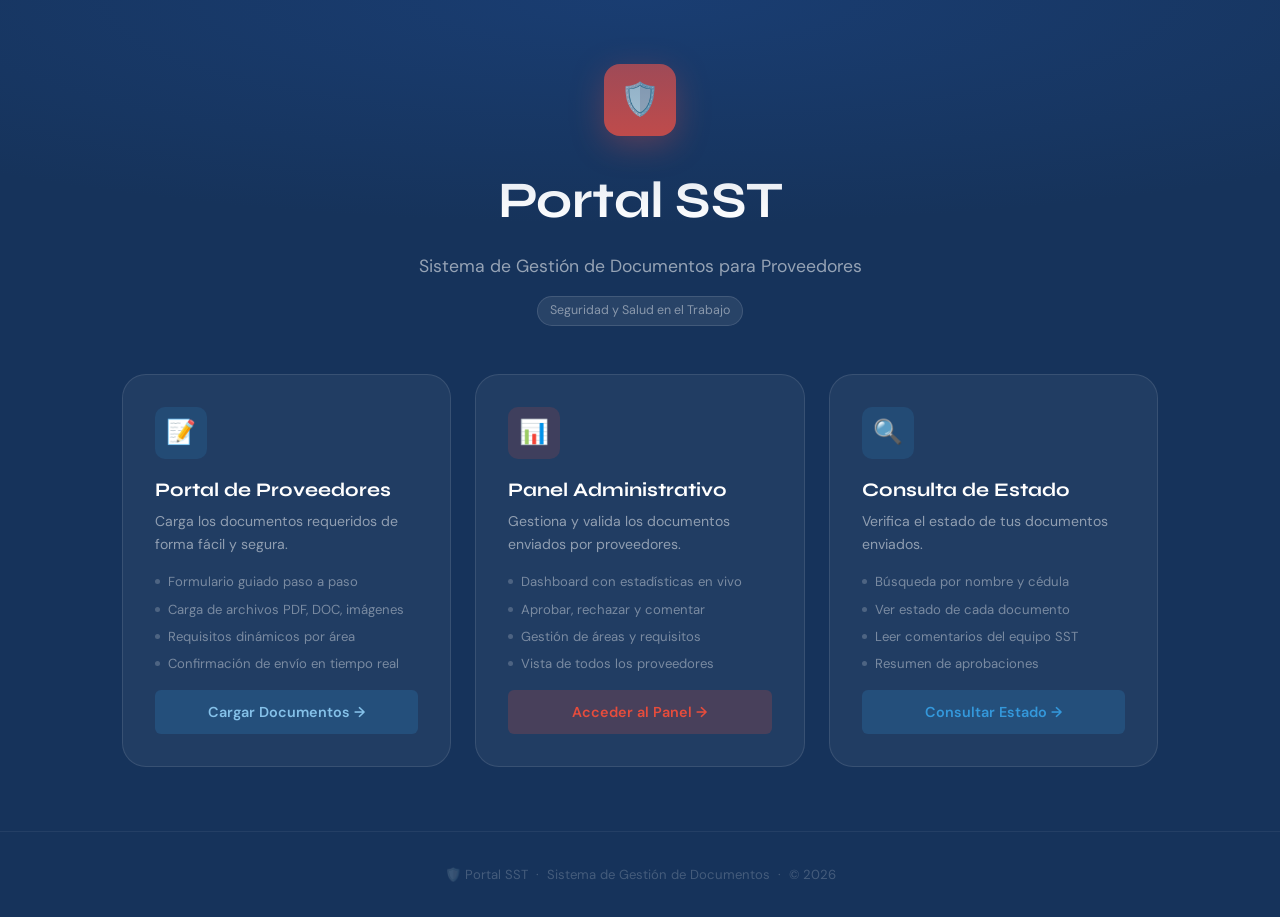
==== index.html @ 5025a28c "primer commit" ====
<!DOCTYPE html>
<html lang="es">
<head>
  <meta charset="UTF-8">
  <meta name="viewport" content="width=device-width, initial-scale=1.0">
  <title>Portal SST — Sistema de Gestión de Documentos</title>
  <link rel="stylesheet" href="css/global.css">
  <link rel="stylesheet" href="css/index.css">
</head>
<body>

  <!-- HERO -->
  <section class="hero">
    <div class="hero-logo">🛡️</div>
    <h1>Portal SST</h1>
    <p>Sistema de Gestión de Documentos para Proveedores</p>
    <span class="hero-version">Seguridad y Salud en el Trabajo</span>
  </section>

  <!-- MÓDULOS -->
  <main class="main-grid">

    <!-- PORTAL PROVEEDORES -->
    <div class="mod-card proveedor" onclick="window.location.href='portal_proveedores.html'">
      <div class="mod-icon">📝</div>
      <div>
        <h2>Portal de Proveedores</h2>
        <p>Carga los documentos requeridos de forma fácil y segura.</p>
      </div>
      <ul class="mod-features">
        <li>Formulario guiado paso a paso</li>
        <li>Carga de archivos PDF, DOC, imágenes</li>
        <li>Requisitos dinámicos por área</li>
        <li>Confirmación de envío en tiempo real</li>
      </ul>
      <button class="mod-btn">Cargar Documentos →</button>
    </div>

    <!-- PANEL ADMIN -->
    <div class="mod-card admin" onclick="window.location.href='panel_administrativo.html'">
      <div class="mod-icon">📊</div>
      <div>
        <h2>Panel Administrativo</h2>
        <p>Gestiona y valida los documentos enviados por proveedores.</p>
      </div>
      <ul class="mod-features">
        <li>Dashboard con estadísticas en vivo</li>
        <li>Aprobar, rechazar y comentar</li>
        <li>Gestión de áreas y requisitos</li>
        <li>Vista de todos los proveedores</li>
      </ul>
      <button class="mod-btn">Acceder al Panel →</button>
    </div>

    <!-- CONSULTA -->
    <div class="mod-card consulta" onclick="window.location.href='consulta_estado.html'">
      <div class="mod-icon">🔍</div>
      <div>
        <h2>Consulta de Estado</h2>
        <p>Verifica el estado de tus documentos enviados.</p>
      </div>
      <ul class="mod-features">
        <li>Búsqueda por nombre y cédula</li>
        <li>Ver estado de cada documento</li>
        <li>Leer comentarios del equipo SST</li>
        <li>Resumen de aprobaciones</li>
      </ul>
      <button class="mod-btn">Consultar Estado →</button>
    </div>

  </main>

  <!-- FOOTER -->
  <footer>
    🛡️ Portal SST &nbsp;·&nbsp; Sistema de Gestión de Documentos &nbsp;·&nbsp; © 2026
  </footer>

</body>
</html>
---- css/global.css ----
/* ═══════════════════════════════════════════════
   PORTAL SST — GLOBAL STYLES
   Fuentes: Syne (display) + DM Sans (body)
═══════════════════════════════════════════════ */

@import url('https://fonts.googleapis.com/css2?family=Syne:wght@600;700;800&family=DM+Sans:wght@300;400;500;600&display=swap');

/* ── VARIABLES ─────────────────────────────── */
:root {
  --navy:       #16335b;
  --navy-mid:   #1f4788;
  --navy-light: #2d6bc4;
  --accent:     #e74c3c;
  --accent-dim: #ff7675;
  --success:    #27ae60;
  --danger:     #e74c3c;
  --warning:    #f39c12;
  --white:      #ffffff;
  --off-white:  #f4f6f9;
  --gray-100:   #ecf0f1;
  --gray-200:   #dfe6e9;
  --gray-400:   #95a5a6;
  --gray-600:   #636e72;
  --gray-800:   #2c3e50;
  --text:       #2c3e50;

  --shadow-sm:  0 1px 4px rgba(15,37,68,0.08);
  --shadow-md:  0 4px 20px rgba(15,37,68,0.12);
  --shadow-lg:  0 12px 48px rgba(15,37,68,0.18);
  --shadow-xl:  0 24px 80px rgba(15,37,68,0.24);

  --radius-sm:  6px;
  --radius-md:  10px;
  --radius-lg:  16px;
  --radius-xl:  24px;

  --font-display: 'Syne', sans-serif;
  --font-body:    'DM Sans', sans-serif;

  --transition: all 0.22s cubic-bezier(0.4, 0, 0.2, 1);
}

/* ── RESET ─────────────────────────────────── */
*, *::before, *::after { margin: 0; padding: 0; box-sizing: border-box; }
html { scroll-behavior: smooth; }
body {
  font-family: var(--font-body);
  color: var(--text);
  background: var(--off-white);
  line-height: 1.6;
  -webkit-font-smoothing: antialiased;
}
img, svg { display: block; max-width: 100%; }
button, input, select, textarea { font-family: inherit; }
a { color: inherit; text-decoration: none; }

/* ── SPINNER ───────────────────────────────── */
.spinner {
  width: 40px; height: 40px;
  border: 3px solid var(--gray-200);
  border-top-color: var(--navy-light);
  border-radius: 50%;
  animation: spin 0.7s linear infinite;
}
@keyframes spin { to { transform: rotate(360deg); } }

/* ── ESTADO BADGES ─────────────────────────── */
.badge {
  display: inline-flex; align-items: center; gap: 5px;
  padding: 4px 12px;
  border-radius: 20px;
  font-size: 0.78rem;
  font-weight: 600;
  letter-spacing: 0.3px;
  text-transform: uppercase;
}
.badge::before { content: ''; width: 6px; height: 6px; border-radius: 50%; background: currentColor; }
.badge.pendiente  { background: #fff8e6; color: #b07a00; }
.badge.aprobado   { background: #e6f7ef; color: #0f6b3e; }
.badge.rechazado  { background: #fdeaea; color: #b02020; }

/* ── BOTONES ───────────────────────────────── */
.btn {
  display: inline-flex; align-items: center; justify-content: center; gap: 8px;
  padding: 0.65rem 1.4rem;
  border: none; border-radius: var(--radius-sm);
  font-family: var(--font-body); font-size: 0.9rem; font-weight: 600;
  cursor: pointer;
  transition: var(--transition);
  white-space: nowrap;
}
.btn:disabled { opacity: 0.5; cursor: not-allowed; transform: none !important; }

.btn-primary {
  background: var(--navy);
  color: var(--white);
}
.btn-primary:hover:not(:disabled) {
  background: var(--navy-mid);
  transform: translateY(-1px);
  box-shadow: 0 6px 20px rgba(15,37,68,0.3);
}

.btn-accent {
  background: var(--accent);
  color: var(--navy);
}
.btn-accent:hover:not(:disabled) {
  background: var(--accent-dim);
  transform: translateY(-1px);
}

.btn-ghost {
  background: transparent;
  color: var(--gray-600);
  border: 1.5px solid var(--gray-200);
}
.btn-ghost:hover:not(:disabled) {
  border-color: var(--navy-light);
  color: var(--navy);
}

.btn-danger {
  background: #fdeaea;
  color: var(--danger);
}
.btn-danger:hover:not(:disabled) {
  background: var(--danger);
  color: white;
}

.btn-success {
  background: var(--success);
  color: white;
}
.btn-success:hover:not(:disabled) {
  background: #15875f;
  transform: translateY(-1px);
}

.btn-sm { padding: 0.4rem 0.9rem; font-size: 0.82rem; }
.btn-lg { padding: 0.9rem 2rem; font-size: 1rem; }
.btn-full { width: 100%; }

/* ── INPUTS ────────────────────────────────── */
.field { display: flex; flex-direction: column; gap: 6px; }
.field label {
  font-size: 0.85rem;
  font-weight: 600;
  color: var(--gray-600);
  text-transform: uppercase;
  letter-spacing: 0.5px;
}
.field label .req { color: var(--danger); margin-left: 2px; }

.input, .select {
  width: 100%;
  padding: 0.7rem 1rem;
  border: 1.5px solid var(--gray-200);
  border-radius: var(--radius-sm);
  font-size: 0.95rem;
  color: var(--text);
  background: var(--white);
  transition: var(--transition);
  outline: none;
}
.input:focus, .select:focus {
  border-color: var(--navy-light);
  box-shadow: 0 0 0 3px rgba(45,90,160,0.12);
}
.input::placeholder { color: var(--gray-400); }

.select {
  appearance: none;
  background-image: url("data:image/svg+xml,%3Csvg xmlns='http://www.w3.org/2000/svg' width='16' height='16' viewBox='0 0 24 24' fill='none' stroke='%235a657d' stroke-width='2'%3E%3Cpath d='m6 9 6 6 6-6'/%3E%3C/svg%3E");
  background-repeat: no-repeat;
  background-position: right 12px center;
  padding-right: 40px;
  cursor: pointer;
}

textarea.input { resize: vertical; min-height: 90px; }

/* ── CARD ──────────────────────────────────── */
.card {
  background: var(--white);
  border-radius: var(--radius-lg);
  box-shadow: var(--shadow-md);
}

/* ── MENSAJES ──────────────────────────────── */
.msg {
  display: none;
  padding: 0.9rem 1.2rem;
  border-radius: var(--radius-sm);
  font-size: 0.9rem;
  font-weight: 500;
  border-left: 4px solid;
  animation: fadeIn 0.3s ease;
}
.msg.show { display: block; }
.msg.exito       { background: #e6f7ef; color: #0f6b3e; border-color: var(--success); }
.msg.error       { background: #fdeaea; color: #8b1a1a; border-color: var(--danger); }
.msg.info        { background: #e8f2ff; color: #1a3a6b; border-color: var(--navy-light); }
.msg.advertencia { background: #fff8e6; color: #7a5200; border-color: var(--accent); }

/* ── PROGRESS BAR ──────────────────────────── */
.progress-wrap {
  height: 5px; background: var(--gray-200);
  border-radius: 3px; overflow: hidden;
  display: none;
}
.progress-wrap.show { display: block; }
.progress-fill {
  height: 100%;
  background: linear-gradient(90deg, var(--navy-light), var(--accent));
  border-radius: 3px;
  transition: width 0.4s ease;
  width: 0%;
}

/* ── TOAST ─────────────────────────────────── */
.toast-wrap {
  position: fixed; bottom: 2rem; right: 2rem;
  z-index: 9999; display: flex; flex-direction: column; gap: 0.5rem;
}
.toast-item {
  padding: 0.85rem 1.3rem;
  border-radius: var(--radius-sm);
  font-weight: 600; font-size: 0.88rem;
  color: white;
  box-shadow: var(--shadow-lg);
  animation: toastIn 0.35s cubic-bezier(0.34, 1.56, 0.64, 1);
  max-width: 360px;
}
.toast-item.success { background: var(--success); }
.toast-item.error   { background: var(--danger); }
.toast-item.info    { background: var(--navy-mid); }
.toast-item.warning { background: var(--accent); color: var(--navy); }

@keyframes toastIn {
  from { opacity: 0; transform: translateX(100%); }
  to   { opacity: 1; transform: translateX(0); }
}

/* ── MODAL ─────────────────────────────────── */
.modal-backdrop {
  display: none; position: fixed;
  inset: 0; background: rgba(15,37,68,0.55);
  z-index: 1000; align-items: center; justify-content: center;
  backdrop-filter: blur(4px);
  animation: fadeIn 0.2s ease;
}
.modal-backdrop.show { display: flex; }
.modal-box {
  background: var(--white);
  border-radius: var(--radius-lg);
  box-shadow: var(--shadow-xl);
  width: 90%; max-width: 560px;
  max-height: 90vh; overflow-y: auto;
  animation: modalIn 0.3s cubic-bezier(0.34, 1.56, 0.64, 1);
}
.modal-head {
  padding: 1.5rem 1.8rem 1.2rem;
  border-bottom: 1.5px solid var(--gray-100);
  display: flex; align-items: center; justify-content: space-between;
}
.modal-head h2 { font-family: var(--font-display); font-size: 1.15rem; color: var(--navy); }
.modal-close {
  background: none; border: none; cursor: pointer;
  font-size: 1.3rem; color: var(--gray-400);
  transition: color 0.2s;
  padding: 4px;
}
.modal-close:hover { color: var(--danger); }
.modal-body { padding: 1.5rem 1.8rem; }
.modal-foot {
  padding: 1.2rem 1.8rem;
  border-top: 1.5px solid var(--gray-100);
  display: flex; justify-content: flex-end; gap: 0.75rem;
}

@keyframes fadeIn  { from { opacity: 0; } to { opacity: 1; } }
@keyframes modalIn {
  from { opacity: 0; transform: scale(0.92) translateY(12px); }
  to   { opacity: 1; transform: scale(1) translateY(0); }
}

/* ── OVERLAY CARGA ─────────────────────────── */
.overlay-loading {
  display: none; position: fixed; inset: 0;
  background: rgba(247,248,252,0.8);
  z-index: 2000; align-items: center; justify-content: center;
  backdrop-filter: blur(2px);
}
.overlay-loading.show { display: flex; }
.overlay-loading .spinner { width: 52px; height: 52px; }

/* ── TABLA ─────────────────────────────────── */
.table-wrap {
  overflow-x: auto;
  border-radius: var(--radius-md);
}
table { width: 100%; border-collapse: collapse; }
thead th {
  background: var(--navy);
  color: rgba(255,255,255,0.85);
  padding: 0.85rem 1rem;
  text-align: left;
  font-size: 0.78rem;
  font-weight: 600;
  text-transform: uppercase;
  letter-spacing: 0.6px;
  white-space: nowrap;
}
thead th:first-child { border-radius: var(--radius-sm) 0 0 0; }
thead th:last-child  { border-radius: 0 var(--radius-sm) 0 0; }
tbody tr { border-bottom: 1px solid var(--gray-100); transition: background 0.15s; }
tbody tr:hover { background: var(--off-white); }
tbody tr:last-child { border-bottom: none; }
td { padding: 0.85rem 1rem; font-size: 0.88rem; color: var(--gray-800); }
td.empty { text-align: center; padding: 3rem; color: var(--gray-400); }
td.empty .empty-icon { font-size: 2.5rem; margin-bottom: 0.75rem; }

/* ── RESPONSIVE ────────────────────────────── */
@media (max-width: 768px) {
  .modal-box { width: 95%; }
}
---- css/index.css ----
/* ═══════════════════════════════════════════════
   PORTAL SST — INDEX PAGE
═══════════════════════════════════════════════ */

body {
  background: var(--navy);
  min-height: 100vh;
  display: flex;
  flex-direction: column;
}

/* ── HERO ──────────────────────────────────── */
.hero {
  padding: 4rem 2rem 3rem;
  text-align: center;
  position: relative;
  overflow: hidden;
}
.hero::before {
  content: '';
  position: absolute; inset: 0;
  background: radial-gradient(ellipse 80% 60% at 50% 0%, rgba(29,71,136,0.5), transparent);
  pointer-events: none;
}
.hero-logo {
  width: 72px; height: 72px;
  background: var(--accent);
  border-radius: var(--radius-lg);
  display: flex; align-items: center; justify-content: center;
  font-size: 2rem;
  margin: 0 auto 1.5rem;
  box-shadow: 0 8px 32px rgba(231,76,60,0.4);
  animation: logoFloat 3s ease-in-out infinite;
}
@keyframes logoFloat {
  0%, 100% { transform: translateY(0); }
  50%       { transform: translateY(-8px); }
}
.hero h1 {
  font-family: var(--font-display);
  font-size: clamp(2rem, 5vw, 3.2rem);
  color: var(--white);
  margin-bottom: 0.6rem;
  letter-spacing: -0.5px;
}
.hero p {
  font-size: 1.1rem;
  color: rgba(255,255,255,0.55);
  max-width: 500px;
  margin: 0 auto;
}
.hero-version {
  display: inline-block;
  margin-top: 1rem;
  padding: 4px 12px;
  background: rgba(255,255,255,0.08);
  border: 1px solid rgba(255,255,255,0.12);
  border-radius: 20px;
  font-size: 0.78rem;
  color: rgba(255,255,255,0.45);
}

/* ── MAIN GRID ─────────────────────────────── */
.main-grid {
  display: grid;
  grid-template-columns: repeat(auto-fit, minmax(280px, 1fr));
  gap: 1.5rem;
  max-width: 1100px;
  margin: 0 auto;
  padding: 0 2rem 4rem;
  flex: 1;
}

/* ── MODULE CARD ───────────────────────────── */
.mod-card {
  background: rgba(255,255,255,0.05);
  border: 1px solid rgba(255,255,255,0.1);
  border-radius: var(--radius-xl);
  padding: 2rem;
  display: flex; flex-direction: column; gap: 1rem;
  transition: var(--transition);
  position: relative; overflow: hidden;
  cursor: pointer;
  animation: cardIn 0.5s ease backwards;
}
.mod-card:nth-child(1) { animation-delay: 0.1s; }
.mod-card:nth-child(2) { animation-delay: 0.2s; }
.mod-card:nth-child(3) { animation-delay: 0.3s; }

@keyframes cardIn {
  from { opacity: 0; transform: translateY(24px); }
  to   { opacity: 1; transform: translateY(0); }
}

.mod-card::before {
  content: '';
  position: absolute; top: 0; left: 0; right: 0;
  height: 3px;
  background: var(--accent);
  transform: scaleX(0);
  transition: transform 0.3s ease;
  transform-origin: left;
}
.mod-card:hover { 
  background: rgba(255,255,255,0.09);
  border-color: rgba(255,255,255,0.2);
  transform: translateY(-4px);
  box-shadow: 0 20px 60px rgba(0,0,0,0.4);
}
.mod-card:hover::before { transform: scaleX(1); }

.mod-card.proveedor::before { background: #3498db; }
.mod-card.admin::before     { background: #f39c12; }
.mod-card.consulta::before  { background: var(--success); }

.mod-icon {
  width: 52px; height: 52px;
  border-radius: var(--radius-md);
  display: flex; align-items: center; justify-content: center;
  font-size: 1.5rem;
}
.mod-card.proveedor .mod-icon { background: rgba(52,152,219,0.15); }
.mod-card.admin     .mod-icon { background: rgba(231,76,60,0.15); }
.mod-card.consulta  .mod-icon { background: rgba(52,152,219,0.15); }

.mod-card h2 {
  font-family: var(--font-display);
  font-size: 1.2rem;
  color: var(--white);
  margin-bottom: 0.3rem;
}
.mod-card p {
  font-size: 0.88rem;
  color: rgba(255,255,255,0.5);
  line-height: 1.6;
}
.mod-features {
  list-style: none;
  display: flex; flex-direction: column; gap: 0.4rem;
  flex: 1;
}
.mod-features li {
  font-size: 0.82rem;
  color: rgba(255,255,255,0.4);
  display: flex; align-items: center; gap: 8px;
}
.mod-features li::before {
  content: '';
  width: 5px; height: 5px;
  border-radius: 50%;
  background: rgba(255,255,255,0.2);
  flex-shrink: 0;
}

.mod-btn {
  width: 100%; padding: 0.8rem;
  border: none; border-radius: var(--radius-sm);
  font-family: var(--font-body); font-size: 0.9rem; font-weight: 600;
  cursor: pointer; transition: var(--transition);
  margin-top: auto;
}
.mod-card.proveedor .mod-btn { background: rgba(52,152,219,0.2); color: #85c1e9; }
.mod-card.admin     .mod-btn { background: rgba(231,76,60,0.2); color: var(--accent); }
.mod-card.consulta  .mod-btn { background: rgba(52,152,219,0.2); color: #3498db; }
.mod-card:hover .mod-btn { filter: brightness(1.15); }

/* ── FOOTER ────────────────────────────────── */
footer {
  text-align: center;
  padding: 2rem;
  color: rgba(255,255,255,0.2);
  font-size: 0.82rem;
  border-top: 1px solid rgba(255,255,255,0.06);
}

@media (max-width: 600px) {
  .hero { padding: 3rem 1.5rem 2rem; }
  .main-grid { padding: 0 1.5rem 3rem; gap: 1rem; }
}
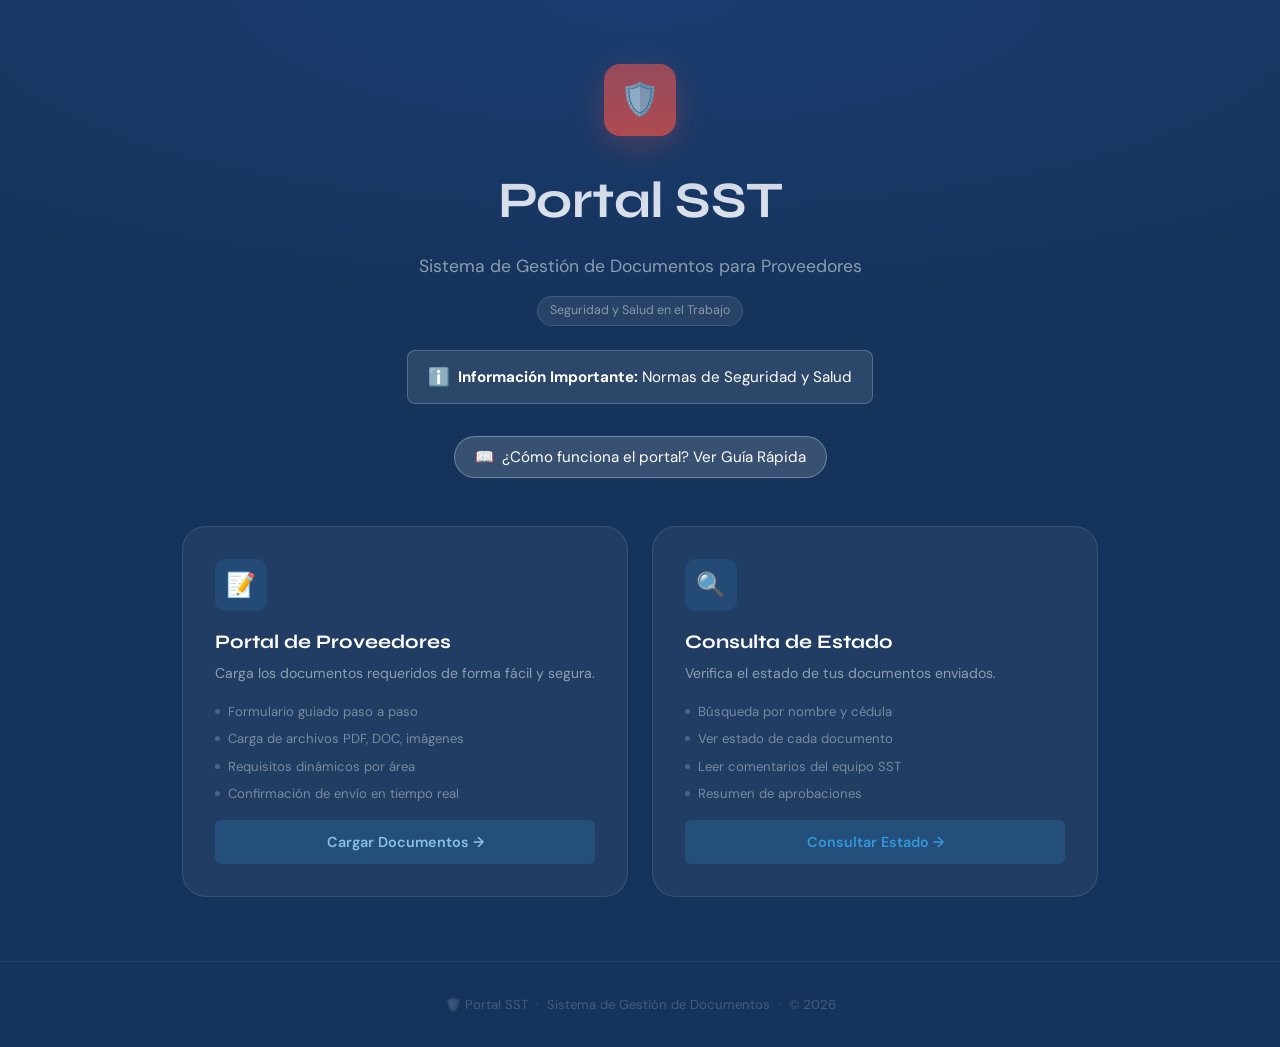
==== commit 1184e394: "feat: Update index with provider tutorial and info link" ====
--- a/index.html
+++ b/index.html
@@ -1,12 +1,14 @@
 <!DOCTYPE html>
 <html lang="es">
+
 <head>
   <meta charset="UTF-8">
   <meta name="viewport" content="width=device-width, initial-scale=1.0">
   <title>Portal SST — Sistema de Gestión de Documentos</title>
-  <link rel="stylesheet" href="css/global.css">
+  <link rel="stylesheet" href="css/global.css?v=2">
   <link rel="stylesheet" href="css/index.css">
 </head>
+
 <body>
 
   <!-- HERO -->
@@ -15,13 +17,32 @@
     <h1>Portal SST</h1>
     <p>Sistema de Gestión de Documentos para Proveedores</p>
     <span class="hero-version">Seguridad y Salud en el Trabajo</span>
+    <div style="margin-top: 1.5rem; display: flex; justify-content: center;">
+      <a href="https://ovopacific.info/seguridad-y-salud" target="_blank"
+        style="display: flex; align-items: center; gap: 0.5rem; background: rgba(255, 255, 255, 0.1); border: 1px solid rgba(255, 255, 255, 0.2); color: #fff; text-decoration: none; padding: 0.75rem 1.25rem; border-radius: 8px; font-size: 0.95rem; transition: background 0.3s ease, border-color 0.3s ease;"
+        onmouseover="this.style.background='rgba(255, 255, 255, 0.2)'; this.style.borderColor='rgba(255, 255, 255, 0.4)';"
+        onmouseout="this.style.background='rgba(255, 255, 255, 0.1)'; this.style.borderColor='rgba(255, 255, 255, 0.2)';">
+        <span style="color: #ffd700; font-size: 1.1rem;">ℹ️</span>
+        <span><strong>Información Importante:</strong> Normas de Seguridad y Salud</span>
+      </a>
+    </div>
+
+    <!-- Botón Tutorial -->
+    <div style="margin-top: 2rem; display: flex; justify-content: center;">
+      <button onclick="document.getElementById('tutorialModal').style.display='flex'"
+        style="background: rgba(255,255,255,0.15); color: white; border: 1px solid rgba(255,255,255,0.3); padding: 10px 20px; border-radius: 50px; font-size: 0.95rem; cursor: pointer; display: flex; align-items: center; gap: 8px; transition: all 0.2s;"
+        onmouseover="this.style.background='rgba(255,255,255,0.25)'"
+        onmouseout="this.style.background='rgba(255,255,255,0.15)'">
+        <span>📖</span> ¿Cómo funciona el portal? Ver Guía Rápida
+      </button>
+    </div>
   </section>
 
   <!-- MÓDULOS -->
   <main class="main-grid">
 
     <!-- PORTAL PROVEEDORES -->
-    <div class="mod-card proveedor" onclick="window.location.href='portal_proveedores.html'">
+    <div class="mod-card proveedor" onclick="window.location.href='portal_proveedores'">
       <div class="mod-icon">📝</div>
       <div>
         <h2>Portal de Proveedores</h2>
@@ -36,24 +57,10 @@
       <button class="mod-btn">Cargar Documentos →</button>
     </div>
 
-    <!-- PANEL ADMIN -->
-    <div class="mod-card admin" onclick="window.location.href='panel_administrativo.html'">
-      <div class="mod-icon">📊</div>
-      <div>
-        <h2>Panel Administrativo</h2>
-        <p>Gestiona y valida los documentos enviados por proveedores.</p>
-      </div>
-      <ul class="mod-features">
-        <li>Dashboard con estadísticas en vivo</li>
-        <li>Aprobar, rechazar y comentar</li>
-        <li>Gestión de áreas y requisitos</li>
-        <li>Vista de todos los proveedores</li>
-      </ul>
-      <button class="mod-btn">Acceder al Panel →</button>
-    </div>
+
 
     <!-- CONSULTA -->
-    <div class="mod-card consulta" onclick="window.location.href='consulta_estado.html'">
+    <div class="mod-card consulta" onclick="window.location.href='consulta_estado'">
       <div class="mod-icon">🔍</div>
       <div>
         <h2>Consulta de Estado</h2>
@@ -75,5 +82,73 @@
     🛡️ Portal SST &nbsp;·&nbsp; Sistema de Gestión de Documentos &nbsp;·&nbsp; © 2026
   </footer>
 
+  <!-- MODAL TUTORIAL -->
+  <div id="tutorialModal"
+    style="display: none; position: fixed; top: 0; left: 0; width: 100%; height: 100%; background: rgba(0,0,0,0.8); z-index: 9999; justify-content: center; align-items: center; padding: 20px;">
+    <div
+      style="background: white; color: #333; max-width: 600px; width: 100%; border-radius: 12px; overflow: hidden; box-shadow: 0 10px 30px rgba(0,0,0,0.5);">
+      <!-- Header -->
+      <div
+        style="background: #004481; color: white; padding: 20px; display: flex; justify-content: space-between; align-items: center;">
+        <h2 style="margin: 0; font-size: 1.2rem; display: flex; align-items: center; gap: 10px;">
+          <span>📖</span> Guía Rápida para Proveedores
+        </h2>
+        <button onclick="document.getElementById('tutorialModal').style.display='none'"
+          style="background: transparent; border: none; color: white; font-size: 1.5rem; cursor: pointer; padding: 0;">✕</button>
+      </div>
+
+      <!-- Body -->
+      <div style="padding: 30px; max-height: 70vh; overflow-y: auto;">
+
+        <div style="margin-bottom: 25px; display: flex; gap: 15px;">
+          <div
+            style="background: #e6f0fa; color: #004481; width: 40px; height: 40px; border-radius: 50%; display: flex; justify-content: center; align-items: center; font-weight: bold; font-size: 1.2rem; flex-shrink: 0;">
+            1</div>
+          <div>
+            <h3 style="margin: 0 0 8px 0; color: #004481; font-size: 1.1rem;">Ingresa tus Datos y Selecciona Área</h3>
+            <p style="margin: 0; font-size: 0.95rem; line-height: 1.5; color: #555;">Haz clic en <strong>"Cargar
+                Documentos"</strong>. Lo primero será ingresar tus datos, elegir el area de trabajo que vas a ingresar y
+              escribir el nombre de tu <strong>Responsable</strong> (la persona de Ovopacific que te atenderá, por
+              ejemplo, el jefe del área a la que vas). Esto nos dirá exactamente qué documentos necesitas subir.</p>
+          </div>
+        </div>
+
+        <div style="margin-bottom: 25px; display: flex; gap: 15px;">
+          <div
+            style="background: #e6f0fa; color: #004481; width: 40px; height: 40px; border-radius: 50%; display: flex; justify-content: center; align-items: center; font-weight: bold; font-size: 1.2rem; flex-shrink: 0;">
+            2</div>
+          <div>
+            <h3 style="margin: 0 0 8px 0; color: #004481; font-size: 1.1rem;">Sube tus Archivos</h3>
+            <p style="margin: 0; font-size: 0.95rem; line-height: 1.5; color: #555;">Verás una lista de requisitos. Haz
+              clic en el botón de subir en cada uno y selecciona el archivo desde tu computadora o celular (PDF, Word, o
+              Imágenes).</p>
+          </div>
+        </div>
+
+        <div style="display: flex; gap: 15px;">
+          <div
+            style="background: #e6f0fa; color: #004481; width: 40px; height: 40px; border-radius: 50%; display: flex; justify-content: center; align-items: center; font-weight: bold; font-size: 1.2rem; flex-shrink: 0;">
+            3</div>
+          <div>
+            <h3 style="margin: 0 0 8px 0; color: #004481; font-size: 1.1rem;">Consulta el Estado</h3>
+            <p style="margin: 0; font-size: 0.95rem; line-height: 1.5; color: #555;">Una vez enviados, puedes regresar a
+              la página principal y hacer clic en <strong>"Consulta de Estado"</strong> para ver si fueron aprobados o
+              si debes corregir algo. Solo necesitas tu número de cédula/RUC.</p>
+          </div>
+        </div>
+
+      </div>
+
+      <!-- Footer -->
+      <div style="padding: 20px; background: #f9f9f9; text-align: right; border-top: 1px solid #eee;">
+        <button onclick="document.getElementById('tutorialModal').style.display='none'"
+          style="background: #004481; color: white; border: none; padding: 10px 20px; border-radius: 6px; font-weight: bold; cursor: pointer; transition: background 0.2s;"
+          onmouseover="this.style.background='#003366'"
+          onmouseout="this.style.background='#004481'">¡Entendido!</button>
+      </div>
+    </div>
+  </div>
+
 </body>
-</html>
+
+</html>
--- a/css/global.css
+++ b/css/global.css
@@ -54,15 +54,53 @@
 button, input, select, textarea { font-family: inherit; }
 a { color: inherit; text-decoration: none; }
 
-/* ── SPINNER ───────────────────────────────── */
+/* ── ANIMACIÓN DE CARGA (HUEVO SALTANDO) ─── */
 .spinner {
-  width: 40px; height: 40px;
-  border: 3px solid var(--gray-200);
-  border-top-color: var(--navy-light);
+  width: 60px;
+  height: 60px;
+  position: relative;
+  /* SVG de un huevo animado amarillo con líneas blancas puras */
+  background-image: url("data:image/svg+xml,%3Csvg xmlns='http://www.w3.org/2000/svg' viewBox='0 0 24 24'%3E%3Cpath fill='%23f39c12' d='M12 2C8 2 5 7.5 5 14c0 4.4 3.1 8 7 8s7-3.6 7-8c0-6.5-3-12-7-12z'/%3E%3Cpath fill='%23ffffff' opacity='0.5' d='M9.5 5.5c-.8 1.5-1.5 3.5-1.5 6 0 2 .5 3.5 1 4.5.5-1-1-3-1-4.5 0-2.5.7-4.5 1.5-6z'/%3E%3C/svg%3E");
+  background-size: contain;
+  background-repeat: no-repeat;
+  background-position: bottom center;
+  /* Animación de saltar suavemente */
+  animation: bounceEgg 0.6s infinite alternate ease-in-out;
+  transform-origin: bottom center;
+}
+
+/* Base de sombra que enriquece el salto */
+.overlay-loading .spinner::before {
+  content: "";
+  position: absolute;
+  bottom: -5px;
+  left: 50%;
+  transform: translateX(-50%);
+  width: 40px;
+  height: 8px;
+  background: var(--gray-400);
   border-radius: 50%;
-  animation: spin 0.7s linear infinite;
-}
-@keyframes spin { to { transform: rotate(360deg); } }
+  opacity: 0.25;
+  animation: shadowEgg 0.6s infinite alternate ease-in-out;
+}
+
+.overlay-loading .spinner::after {
+  display: none;
+}
+
+@keyframes bounceEgg {
+  0% { 
+    transform: translateY(0) scale(1.05, 0.95); 
+  }
+  100% { 
+    transform: translateY(-20px) scale(0.98, 1.02); 
+  }
+}
+
+@keyframes shadowEgg {
+  0% { transform: translateX(-50%) scale(1); opacity: 0.3; }
+  100% { transform: translateX(-50%) scale(0.6); opacity: 0.1; }
+}
 
 /* ── ESTADO BADGES ─────────────────────────── */
 .badge {
